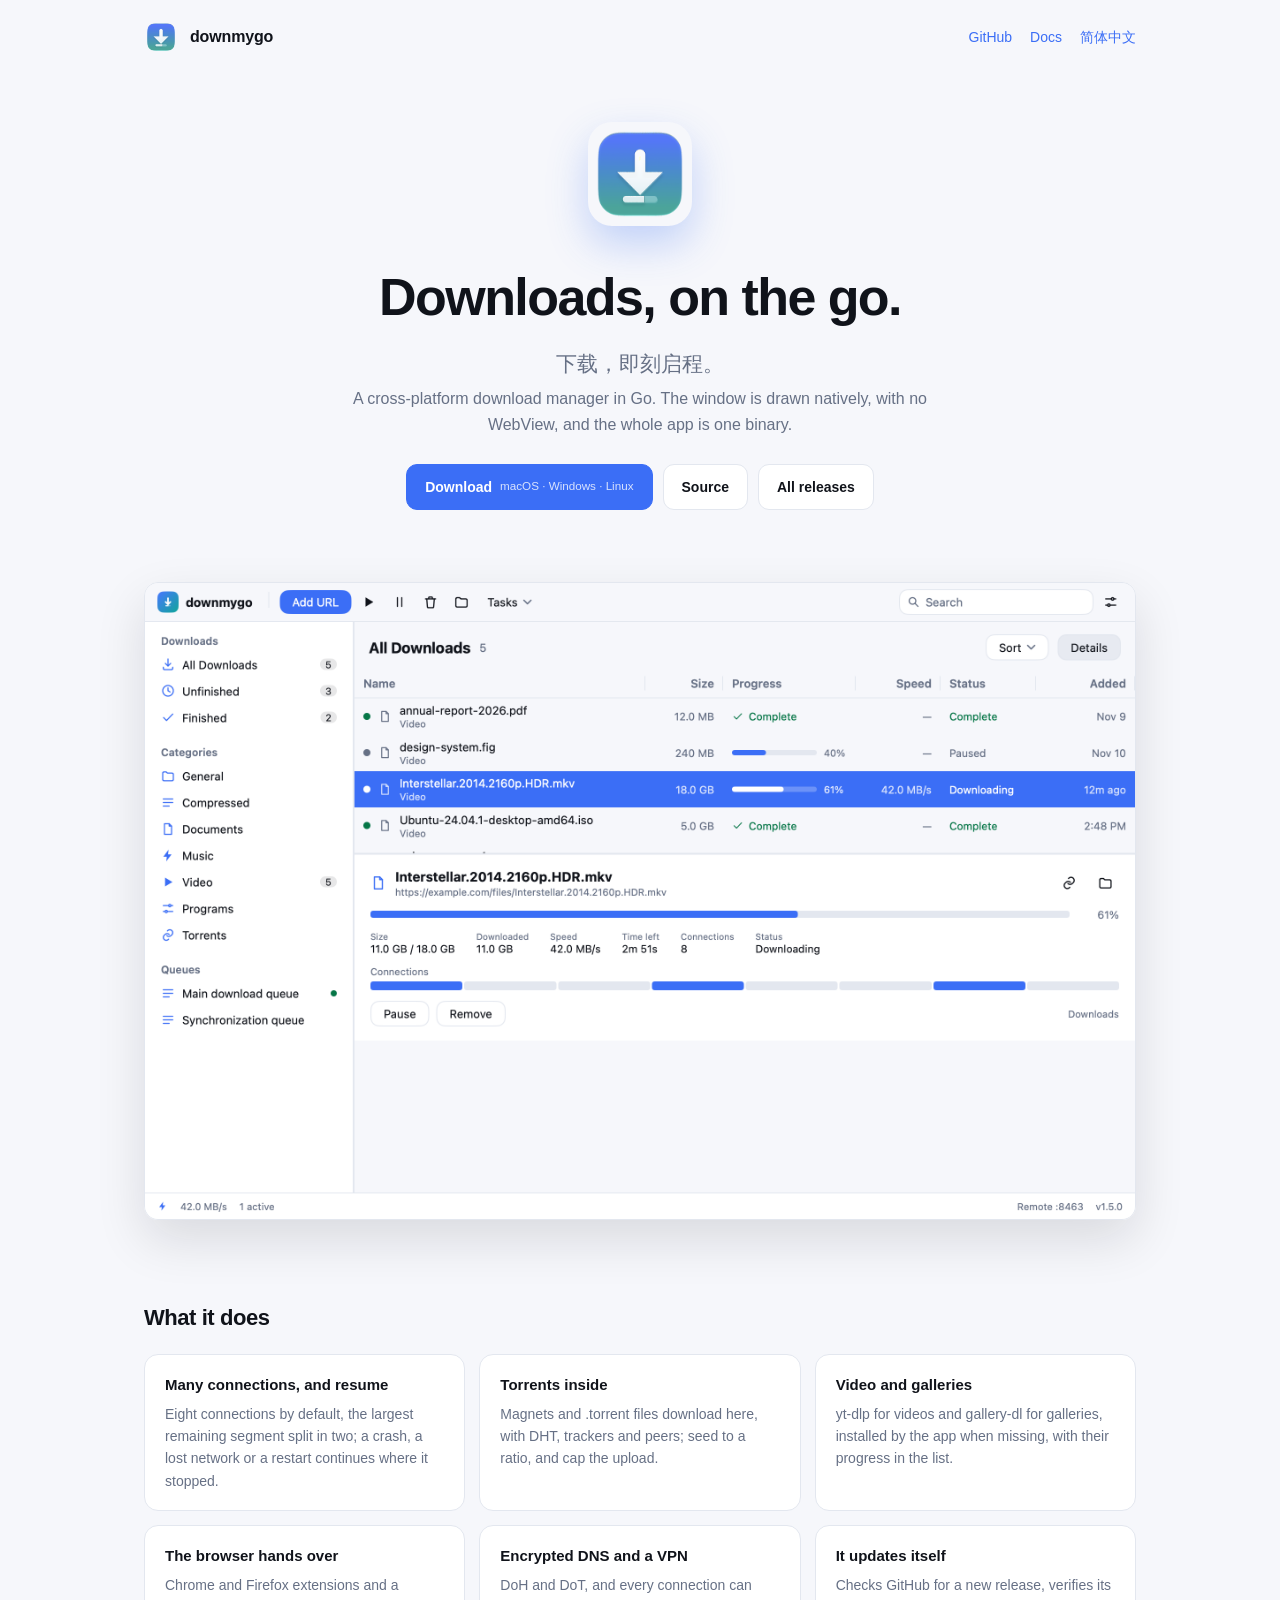
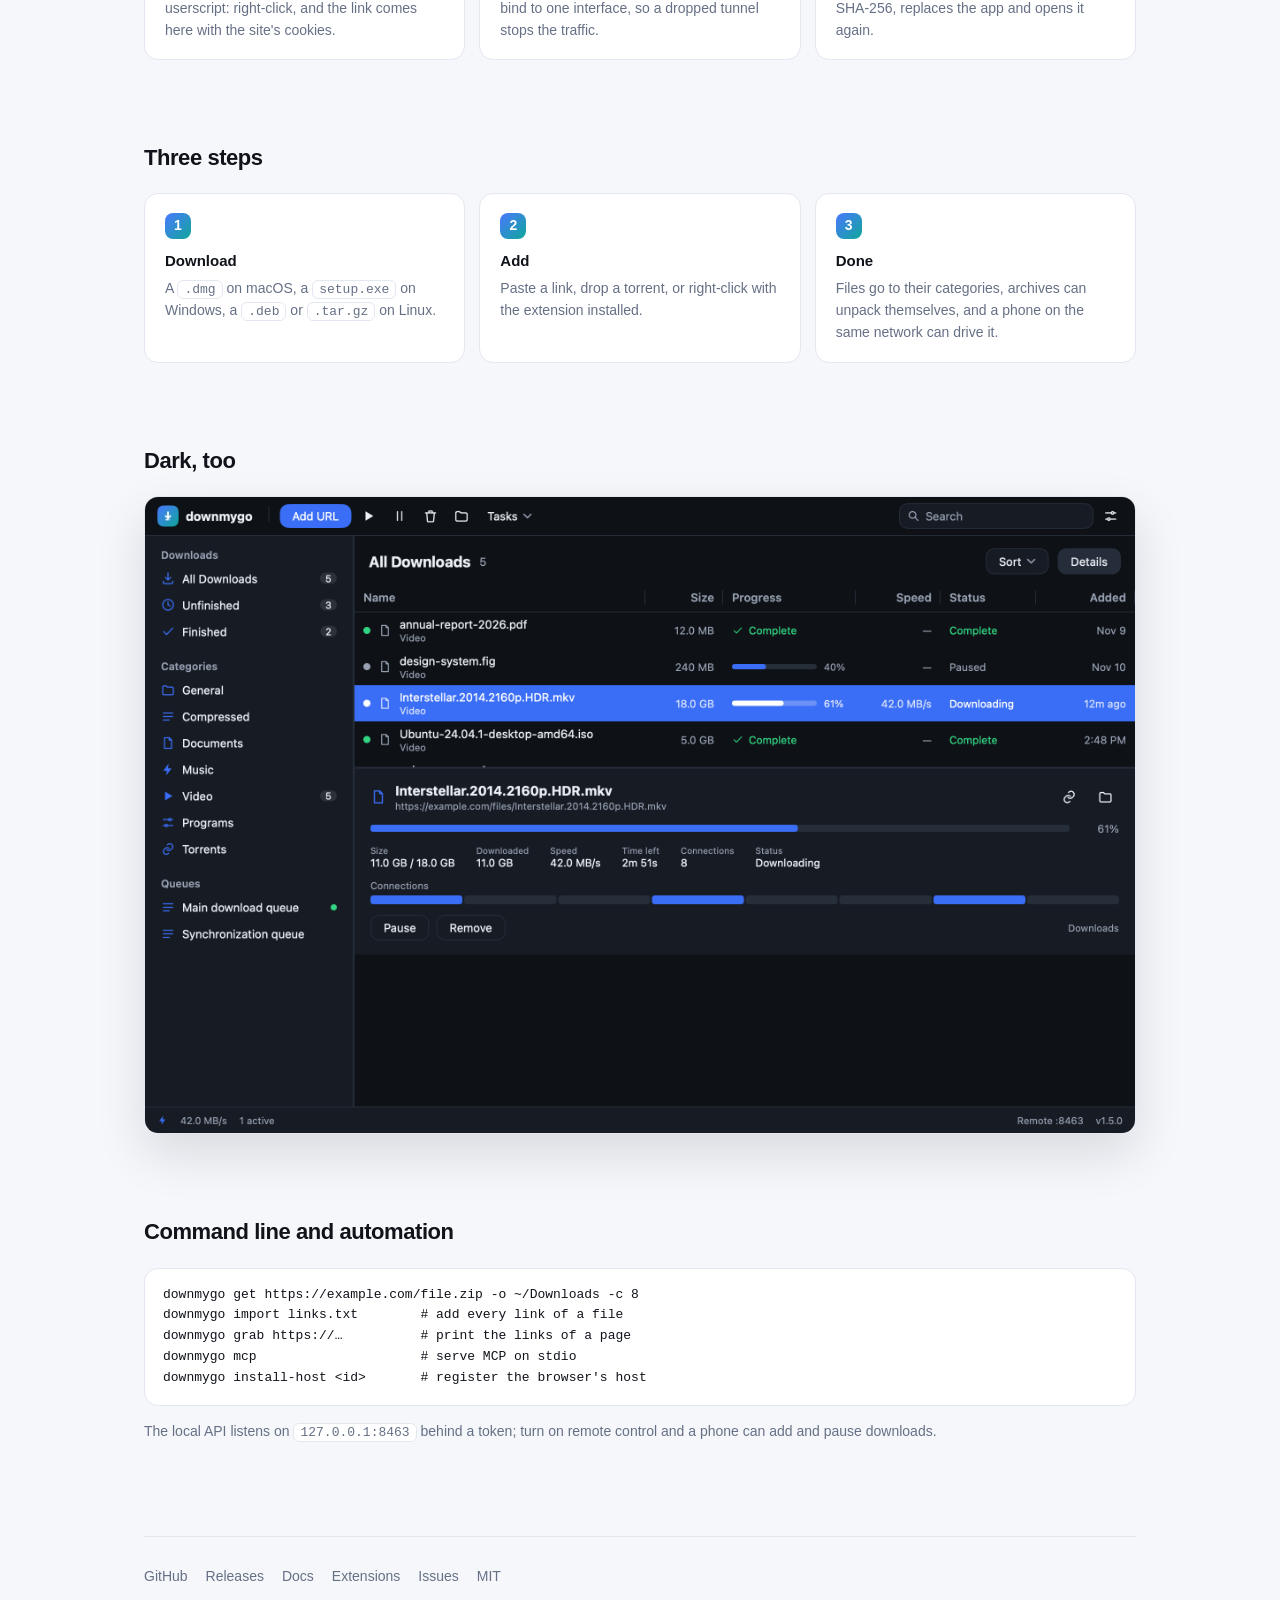
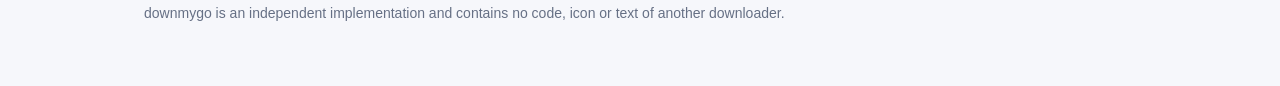
==== site/en.html @ fb62a943 "1.5.1: the project has a home, and the app points at it GitHub Pages now serves site/: a landing pag" ====
<!doctype html>
<html lang="en">
<head>
  <meta charset="utf-8">
  <meta name="viewport" content="width=device-width, initial-scale=1">
  <title>downmygo — Downloads, on the go</title>
  <meta name="description" content="A cross-platform download manager in Go: native window, one binary, built-in torrents, video and galleries, browser extensions, self-updates.">
  <meta property="og:title" content="downmygo — Downloads, on the go">
  <meta property="og:description" content="A cross-platform download manager: native window, one binary, built-in torrents, video and galleries, browser extensions, self-updates.">
  <meta property="og:image" content="img/icon.png">
  <link rel="icon" href="img/icon.png">
  <link rel="stylesheet" href="style.css">
</head>
<body>
<div class="wrap">

  <header class="top">
    <img src="img/icon.png" alt="">
    <span class="name">downmygo</span>
    <nav>
      <a href="https://github.com/logdns/downmygo">GitHub</a>
      <a href="https://github.com/logdns/downmygo/tree/main/docs">Docs</a>
      <a href="index.html">简体中文</a>
    </nav>
  </header>

  <div class="hero">
    <img class="mark" src="img/icon.png" alt="downmygo">
    <h1>Downloads, on the go.</h1>
    <p class="tagline">下载，即刻启程。</p>
    <p class="sub">A cross-platform download manager in Go. The window is drawn natively, with no WebView, and the whole app is one binary.</p>
    <div class="buttons">
      <a class="btn primary" href="https://github.com/logdns/downmygo/releases/latest">Download <small>macOS · Windows · Linux</small></a>
      <a class="btn" href="https://github.com/logdns/downmygo">Source</a>
      <a class="btn" href="https://github.com/logdns/downmygo/releases">All releases</a>
    </div>
  </div>

  <section>
    <img class="shot" src="img/main-light.png" alt="downmygo's download list">
  </section>

  <section>
    <h2>What it does</h2>
    <div class="grid">
      <div class="card">
        <h3>Many connections, and resume</h3>
        <p>Eight connections by default, the largest remaining segment split in two; a crash, a lost network or a restart continues where it stopped.</p>
      </div>
      <div class="card">
        <h3>Torrents inside</h3>
        <p>Magnets and .torrent files download here, with DHT, trackers and peers; seed to a ratio, and cap the upload.</p>
      </div>
      <div class="card">
        <h3>Video and galleries</h3>
        <p>yt-dlp for videos and gallery-dl for galleries, installed by the app when missing, with their progress in the list.</p>
      </div>
      <div class="card">
        <h3>The browser hands over</h3>
        <p>Chrome and Firefox extensions and a userscript: right-click, and the link comes here with the site's cookies.</p>
      </div>
      <div class="card">
        <h3>Encrypted DNS and a VPN</h3>
        <p>DoH and DoT, and every connection can bind to one interface, so a dropped tunnel stops the traffic.</p>
      </div>
      <div class="card">
        <h3>It updates itself</h3>
        <p>Checks GitHub for a new release, verifies its SHA-256, replaces the app and opens it again.</p>
      </div>
    </div>
  </section>

  <section>
    <h2>Three steps</h2>
    <div class="steps">
      <div class="step">
        <h3>Download</h3>
        <p>A <code>.dmg</code> on macOS, a <code>setup.exe</code> on Windows, a <code>.deb</code> or <code>.tar.gz</code> on Linux.</p>
      </div>
      <div class="step">
        <h3>Add</h3>
        <p>Paste a link, drop a torrent, or right-click with the extension installed.</p>
      </div>
      <div class="step">
        <h3>Done</h3>
        <p>Files go to their categories, archives can unpack themselves, and a phone on the same network can drive it.</p>
      </div>
    </div>
  </section>

  <section>
    <h2>Dark, too</h2>
    <img class="shot" src="img/main-dark.png" alt="downmygo in the dark">
  </section>

  <section>
    <h2>Command line and automation</h2>
    <pre><code>downmygo get https://example.com/file.zip -o ~/Downloads -c 8
downmygo import links.txt        # add every link of a file
downmygo grab https://…          # print the links of a page
downmygo mcp                     # serve MCP on stdio
downmygo install-host &lt;id&gt;       # register the browser's host</code></pre>
    <p style="color: var(--muted); font-size: 14px;">
      The local API listens on <code>127.0.0.1:8463</code> behind a token; turn on remote control and a phone can add and pause downloads.
    </p>
  </section>

  <footer>
    <div class="row">
      <a href="https://github.com/logdns/downmygo">GitHub</a>
      <a href="https://github.com/logdns/downmygo/releases">Releases</a>
      <a href="https://github.com/logdns/downmygo/tree/main/docs">Docs</a>
      <a href="https://github.com/logdns/downmygo/tree/main/extensions">Extensions</a>
      <a href="https://github.com/logdns/downmygo/issues">Issues</a>
      <a href="https://github.com/logdns/downmygo/blob/main/LICENSE">MIT</a>
    </div>
    <p>downmygo is an independent implementation and contains no code, icon or text of another downloader.</p>
  </footer>

</div>
</body>
</html>
---- site/style.css ----
:root {
  color-scheme: light dark;
  --bg: #f6f7fb;
  --card: #ffffff;
  --ink: #10131a;
  --muted: #667085;
  --line: #e3e7ef;
  --accent: #3b6ef6;
  --accent-ink: #ffffff;
  --brand: linear-gradient(135deg, #4a78ff, #0fa79a);
  --radius: 14px;
  --max: 1040px;
}

@media (prefers-color-scheme: dark) {
  :root {
    --bg: #0e1116;
    --card: #171c24;
    --ink: #edf1f7;
    --muted: #98a2b3;
    --line: #262e3a;
    --accent: #6e93ff;
  }
}

* { box-sizing: border-box; }

body {
  margin: 0;
  background: var(--bg);
  color: var(--ink);
  font: 16px/1.6 -apple-system, BlinkMacSystemFont, "Segoe UI", "PingFang SC",
    "Hiragino Sans GB", "Microsoft YaHei", Roboto, sans-serif;
  -webkit-font-smoothing: antialiased;
}

a { color: var(--accent); text-decoration: none; }
a:hover { text-decoration: underline; }

.wrap { max-width: var(--max); margin: 0 auto; padding: 0 24px; }

header.top {
  display: flex;
  align-items: center;
  gap: 12px;
  padding: 20px 0;
}
header.top img { width: 34px; height: 34px; border-radius: 9px; }
header.top .name { font-weight: 700; letter-spacing: -0.01em; }
header.top nav { margin-left: auto; display: flex; gap: 18px; font-size: 14px; color: var(--muted); }

.hero {
  text-align: center;
  padding: 48px 0 32px;
}
.hero img.mark {
  width: 104px; height: 104px;
  border-radius: 24px;
  box-shadow: 0 18px 40px rgba(59, 110, 246, 0.28);
}
.hero h1 {
  font-size: clamp(34px, 6vw, 52px);
  letter-spacing: -0.03em;
  margin: 22px 0 8px;
}
.hero p.tagline { font-size: clamp(17px, 2.4vw, 21px); color: var(--muted); margin: 0 0 6px; }
.hero p.sub { color: var(--muted); margin: 0 auto 26px; max-width: 620px; }

.buttons { display: flex; flex-wrap: wrap; gap: 10px; justify-content: center; }
.btn {
  display: inline-flex; align-items: center; gap: 8px;
  padding: 11px 18px; border-radius: 11px;
  border: 1px solid var(--line); background: var(--card); color: var(--ink);
  font-weight: 600; font-size: 14px;
}
.btn:hover { text-decoration: none; border-color: var(--accent); }
.btn.primary { background: var(--accent); border-color: var(--accent); color: var(--accent-ink); }
.btn small { font-weight: 400; color: var(--muted); }
.btn.primary small { color: rgba(255, 255, 255, 0.8); }

section { padding: 40px 0; }
section h2 { font-size: 22px; letter-spacing: -0.02em; margin: 0 0 18px; }

.shot {
  border-radius: var(--radius);
  border: 1px solid var(--line);
  box-shadow: 0 20px 50px rgba(16, 19, 26, 0.12);
  width: 100%;
  display: block;
}

.grid { display: grid; gap: 14px; grid-template-columns: repeat(auto-fit, minmax(240px, 1fr)); }
.card {
  background: var(--card);
  border: 1px solid var(--line);
  border-radius: var(--radius);
  padding: 18px 20px;
}
.card h3 { margin: 0 0 6px; font-size: 15px; }
.card p { margin: 0; color: var(--muted); font-size: 14px; }

.steps { counter-reset: step; display: grid; gap: 14px; grid-template-columns: repeat(auto-fit, minmax(220px, 1fr)); }
.step { background: var(--card); border: 1px solid var(--line); border-radius: var(--radius); padding: 18px 20px; }
.step::before {
  counter-increment: step;
  content: counter(step);
  display: inline-grid; place-items: center;
  width: 26px; height: 26px; border-radius: 8px;
  background: var(--brand); color: #fff; font-weight: 700; font-size: 14px;
  margin-bottom: 10px;
}
.step h3 { margin: 0 0 4px; font-size: 15px; }
.step p { margin: 0; color: var(--muted); font-size: 14px; }

footer {
  border-top: 1px solid var(--line);
  margin-top: 40px;
  padding: 28px 0 48px;
  color: var(--muted);
  font-size: 14px;
}
footer .row { display: flex; flex-wrap: wrap; gap: 18px; }
footer .row a { color: var(--muted); }
footer .row a:hover { color: var(--accent); }

code {
  font: 13px/1.5 ui-monospace, SFMono-Regular, Menlo, monospace;
  background: var(--card);
  border: 1px solid var(--line);
  border-radius: 6px;
  padding: 1px 6px;
}
pre {
  background: var(--card);
  border: 1px solid var(--line);
  border-radius: var(--radius);
  padding: 16px 18px;
  overflow-x: auto;
  font: 13px/1.6 ui-monospace, SFMono-Regular, Menlo, monospace;
}
pre code { border: 0; padding: 0; background: none; }
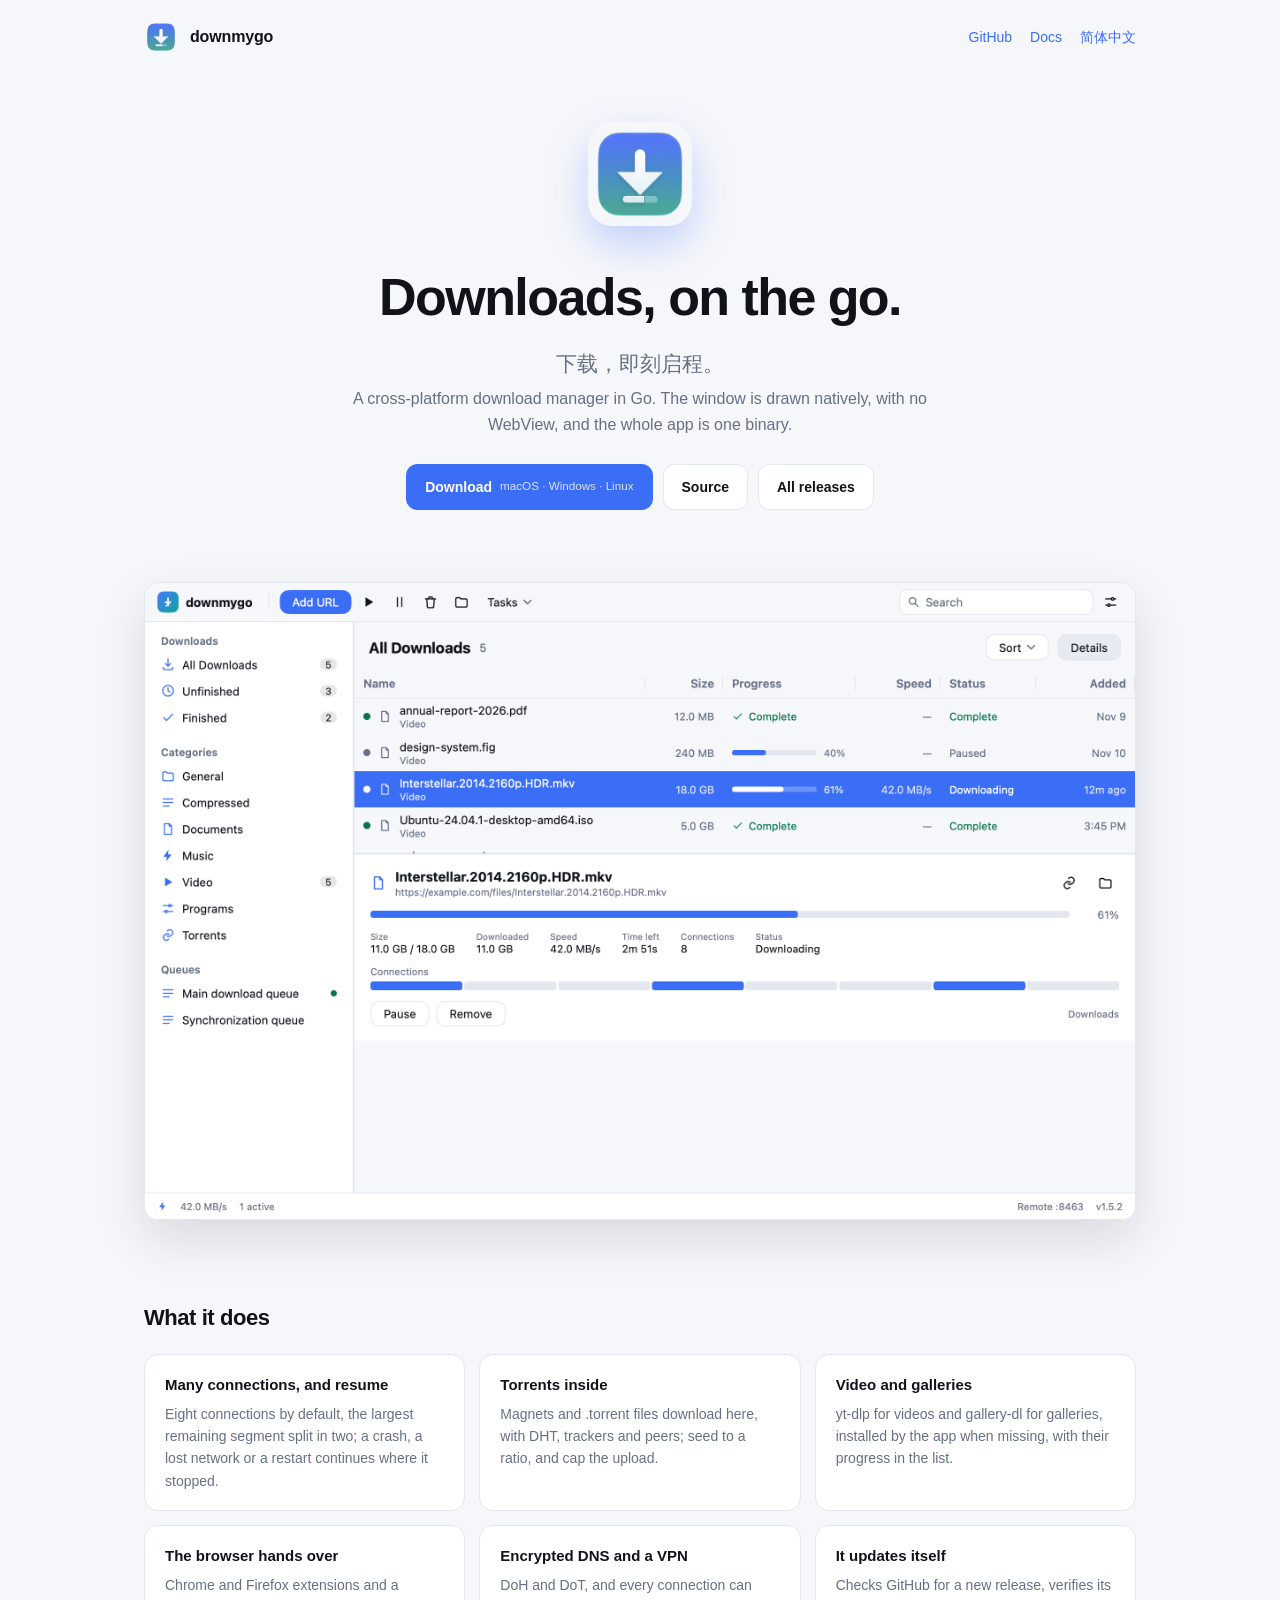
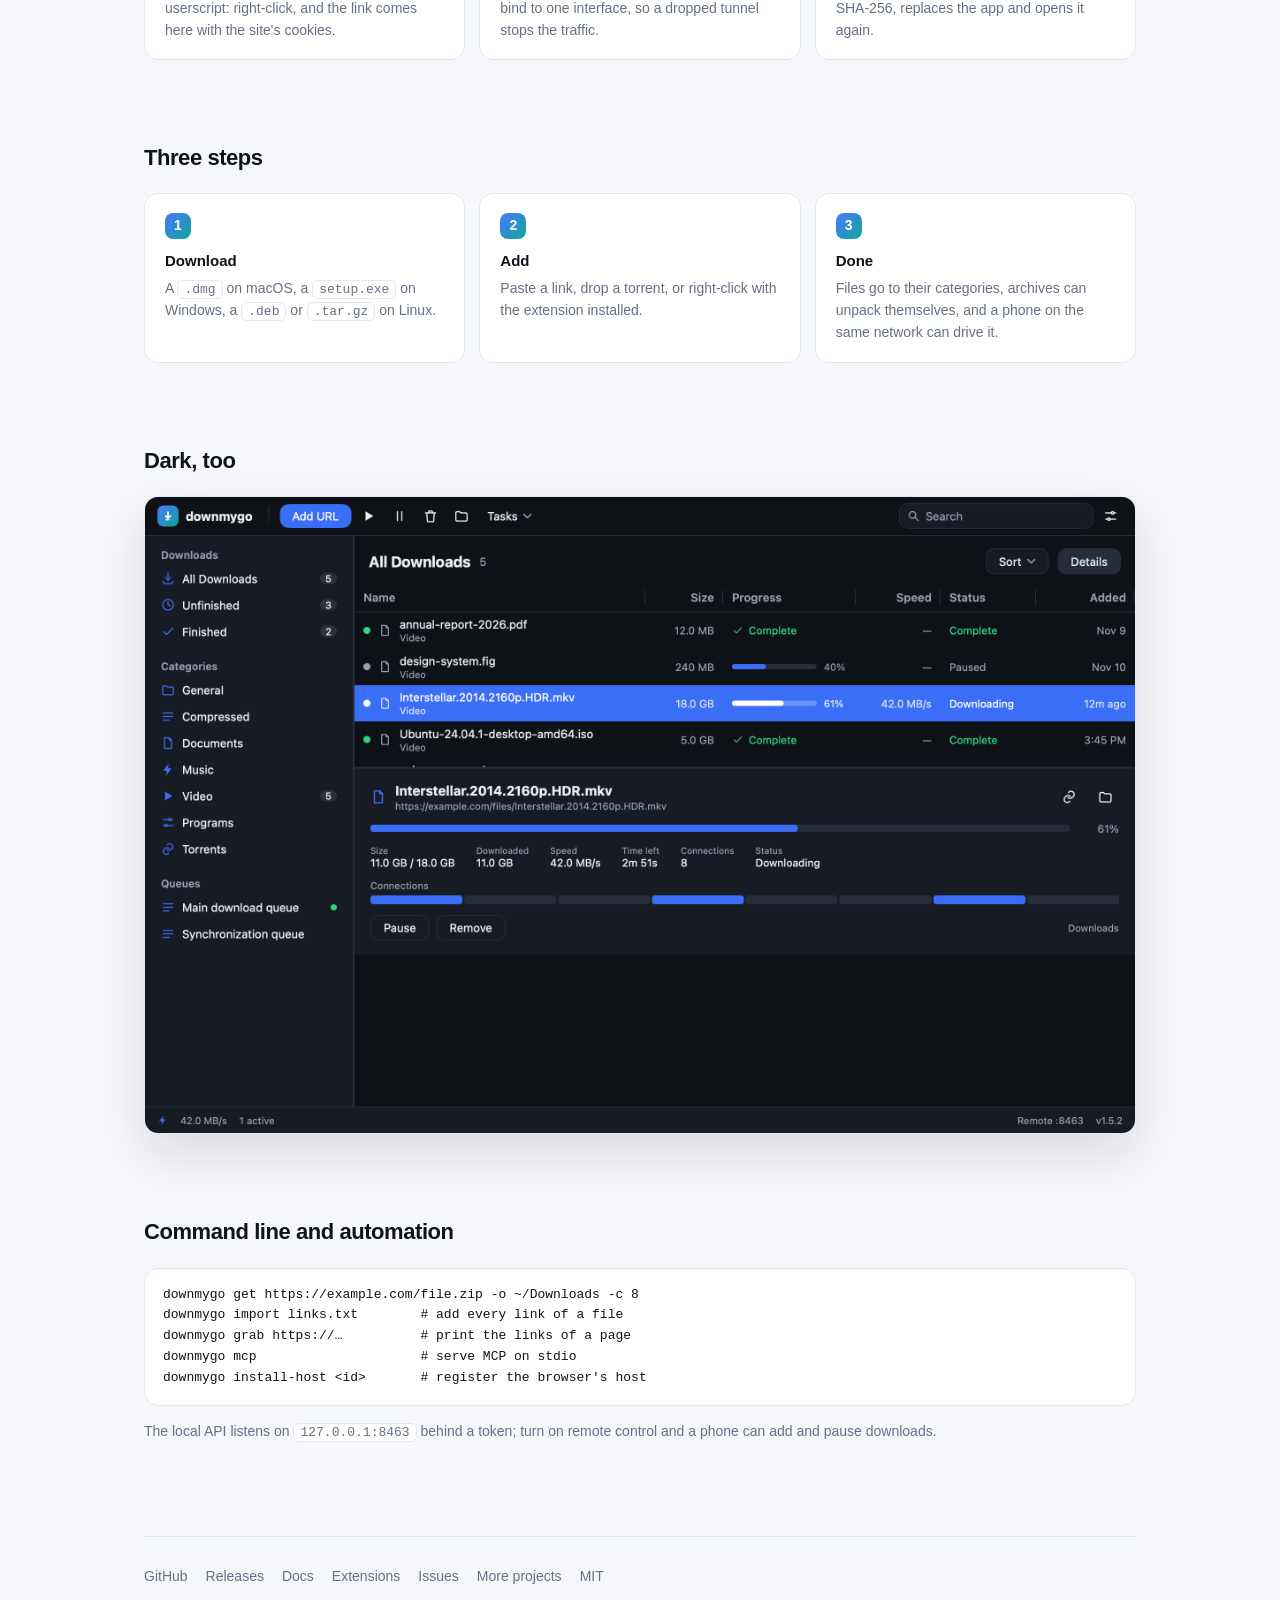
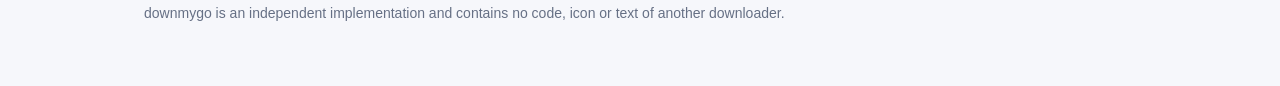
==== commit 43c7d1c9: "1.5.2: downmygo lives at 2sb.org/downmygo The personal site is up at 2sb.org, and the project site f" ====
--- a/site/en.html
+++ b/site/en.html
@@ -112,6 +112,7 @@
       <a href="https://github.com/logdns/downmygo/tree/main/docs">Docs</a>
       <a href="https://github.com/logdns/downmygo/tree/main/extensions">Extensions</a>
       <a href="https://github.com/logdns/downmygo/issues">Issues</a>
+      <a href="https://2sb.org/">More projects</a>
       <a href="https://github.com/logdns/downmygo/blob/main/LICENSE">MIT</a>
     </div>
     <p>downmygo is an independent implementation and contains no code, icon or text of another downloader.</p>
